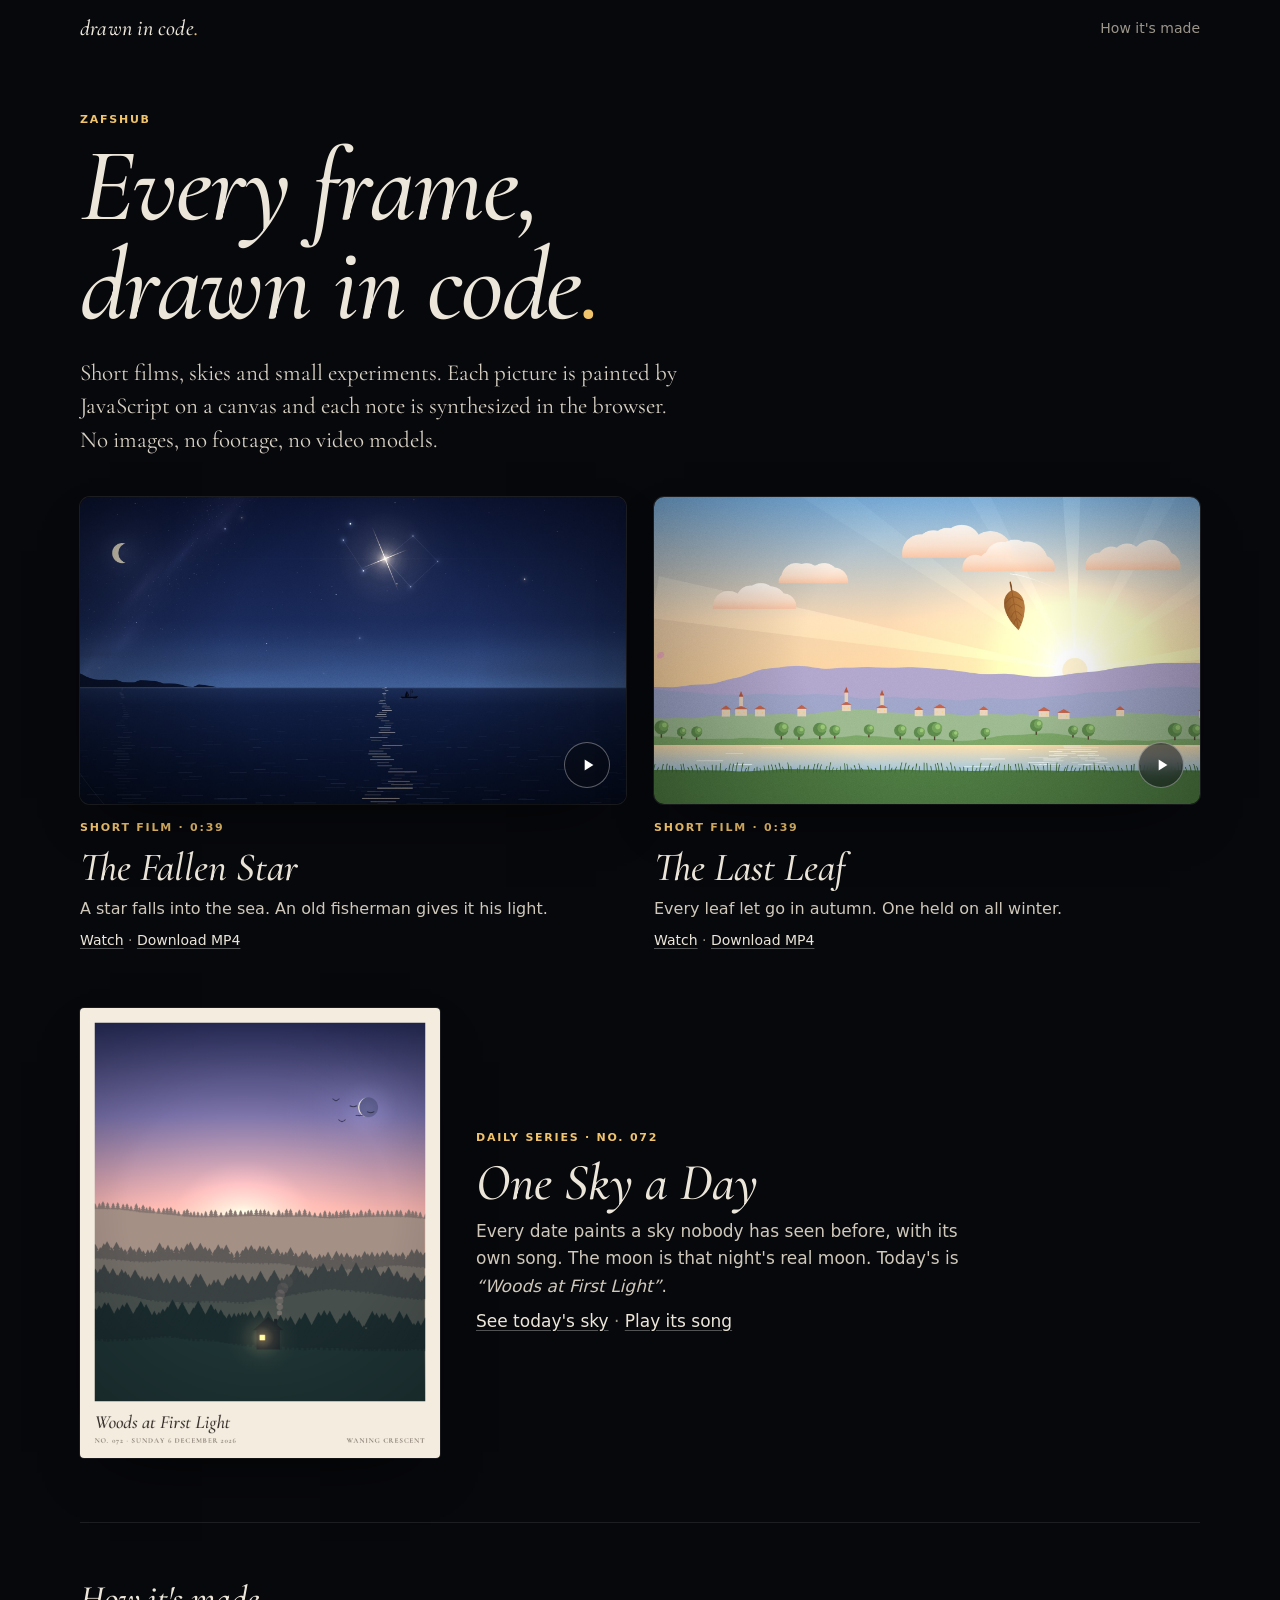
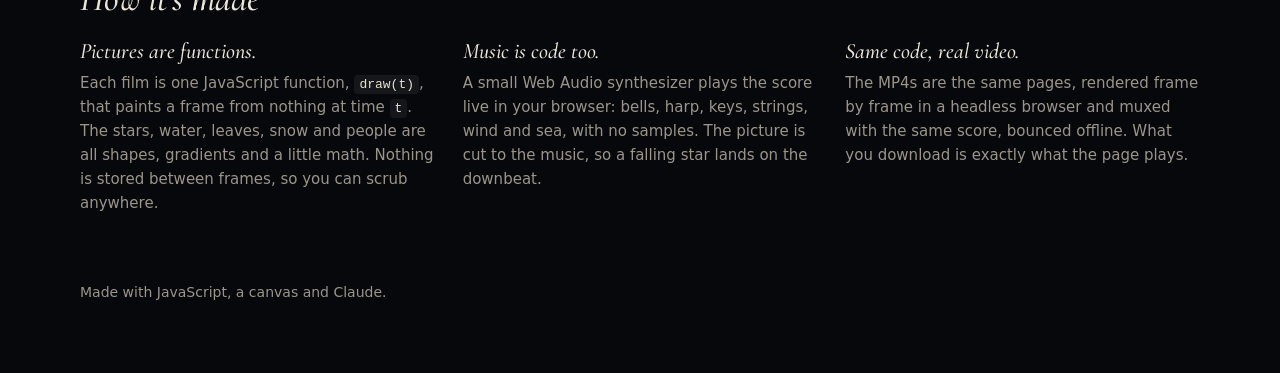
==== index.html @ 311f8d23 "Add drawn-in-code site: two short films and a daily generative sky Every frame is painted by JavaScr" ====
<!doctype html>
<html lang="en">
<head>
  <meta charset="utf-8">
  <meta name="viewport" content="width=device-width, initial-scale=1, viewport-fit=cover">
  <title>Drawn in code · zafshub</title>
  <meta name="description" content="Short films, skies and small experiments. Every frame is painted by JavaScript and every note is synthesized in the browser. No images, no video models.">
  <meta name="theme-color" content="#07080c">
  <meta property="og:title" content="Drawn in code">
  <meta property="og:description" content="Short films and a daily sky, every frame painted by JavaScript.">
  <meta property="og:image" content="https://zafshub.github.io/posters/fallen-star.jpg">
  <meta property="og:url" content="https://zafshub.github.io/">
  <meta name="twitter:card" content="summary_large_image">
  <meta name="twitter:image" content="https://zafshub.github.io/posters/fallen-star.jpg">
  <link rel="preload" href="assets/fonts/cormorant-italic-latin.woff2" as="font" type="font/woff2" crossorigin>
  <link rel="stylesheet" href="assets/site.css">
</head>
<body class="home">
  <nav class="topnav">
    <a class="brand" href="./">drawn in code<span>.</span></a>
    <a class="back" href="#how">How it's made</a>
  </nav>

  <header class="hero wrap">
    <p class="kicker">zafshub</p>
    <h1>Every frame, drawn&nbsp;in&nbsp;code<span>.</span></h1>
    <p class="lede">Short films, skies and small experiments. Each picture is painted by JavaScript on a canvas and each note is synthesized in the browser. No images, no footage, no video models.</p>
  </header>

  <main class="wrap works">
    <article class="work">
      <a class="work-media" href="films/fallen-star/" aria-label="Watch The Fallen Star">
        <img src="posters/fallen-star.jpg" alt="A lone star over a night sea, laying a path of light towards a small rowing boat" width="1920" height="1080" loading="lazy">
        <span class="play" aria-hidden="true"><svg viewBox="0 0 24 24"><path d="M8 5.5v13l10.5-6.5z" fill="currentColor"/></svg></span>
      </a>
      <div class="work-text">
        <p class="kicker">Short film · 0:39</p>
        <h2><a href="films/fallen-star/">The Fallen Star</a></h2>
        <p>A star falls into the sea. An old fisherman gives it his light.</p>
        <p class="links"><a href="films/fallen-star/">Watch</a> · <a href="videos/fallen-star.mp4" download>Download MP4</a></p>
      </div>
    </article>

    <article class="work">
      <a class="work-media" href="films/last-leaf/" aria-label="Watch The Last Leaf">
        <img src="posters/last-leaf.jpg" alt="A golden leaf flying over a valley with a village and a river at sunset" width="1920" height="1080" loading="lazy">
        <span class="play" aria-hidden="true"><svg viewBox="0 0 24 24"><path d="M8 5.5v13l10.5-6.5z" fill="currentColor"/></svg></span>
      </a>
      <div class="work-text">
        <p class="kicker">Short film · 0:39</p>
        <h2><a href="films/last-leaf/">The Last Leaf</a></h2>
        <p>Every leaf let go in autumn. One held on all winter.</p>
        <p class="links"><a href="films/last-leaf/">Watch</a> · <a href="videos/last-leaf.mp4" download>Download MP4</a></p>
      </div>
    </article>

    <article class="work feature">
      <a class="work-media sky-media" href="sky/" aria-label="Open today's sky">
        <canvas id="today-sky" width="540" height="675" role="img" aria-label="Today's generated sky"></canvas>
      </a>
      <div class="work-text">
        <p class="kicker">Daily series · <span id="sky-no">new every day</span></p>
        <h2><a href="sky/">One Sky a Day</a></h2>
        <p>Every date paints a sky nobody has seen before, with its own song. The moon is that night's real moon. Today's is <em id="sky-title">loading</em>.</p>
        <p class="links"><a href="sky/">See today's sky</a> · <a href="sky/">Play its song</a></p>
      </div>
    </article>
  </main>

  <section class="wrap about" id="how">
    <h2>How it's made</h2>
    <div class="about-grid">
      <p><strong>Pictures are functions.</strong> Each film is one JavaScript function, <code>draw(t)</code>, that paints a frame from nothing at time <code>t</code>. The stars, water, leaves, snow and people are all shapes, gradients and a little math. Nothing is stored between frames, so you can scrub anywhere.</p>
      <p><strong>Music is code too.</strong> A small Web Audio synthesizer plays the score live in your browser: bells, harp, keys, strings, wind and sea, with no samples. The picture is cut to the music, so a falling star lands on the downbeat.</p>
      <p><strong>Same code, real video.</strong> The MP4s are the same pages, rendered frame by frame in a headless browser and muxed with the same score, bounced offline. What you download is exactly what the page plays.</p>
    </div>
  </section>

  <footer class="wrap footer">
    <p>Made with JavaScript, a canvas and Claude.</p>
  </footer>

  <script type="module">
    import { prepare, today } from './sky/sky.js';
    const canvas = document.getElementById('today-sky');
    const ctx = canvas.getContext('2d');
    const sky = prepare(today());
    const R = sky.recipe;
    document.getElementById('sky-title').textContent = `“${R.title}”`;
    if (R.no >= 1) document.getElementById('sky-no').textContent = `No. ${String(R.no).padStart(3, '0')}`;
    const still = matchMedia('(prefers-reduced-motion: reduce)').matches;
    let visible = true, raf = 0;
    const t0 = performance.now();
    const paint = () => {
      ctx.setTransform(0.5, 0, 0, 0.5, 0, 0);
      sky.draw(ctx, still ? 0 : (performance.now() - t0) / 1000);
      if (visible && !still) raf = requestAnimationFrame(paint);
    };
    new IntersectionObserver(([e]) => {
      visible = e.isIntersecting;
      cancelAnimationFrame(raf);
      if (visible) paint();
    }).observe(canvas);
    paint();
  </script>
</body>
</html>
---- assets/site.css ----
@font-face {
  font-family: 'Cormorant Garamond';
  font-style: italic;
  font-weight: 300 700;
  font-display: swap;
  src: url(fonts/cormorant-italic-latin-ext.woff2) format('woff2');
  unicode-range: U+0100-02BA, U+02BD-02C5, U+02C7-02CC, U+02CE-02D7, U+02DD-02FF, U+0304, U+0308, U+0329, U+1D00-1DBF, U+1E00-1E9F, U+1EF2-1EFF, U+2020, U+20A0-20AB, U+20AD-20C0, U+2113, U+2C60-2C7F, U+A720-A7FF;
}
@font-face {
  font-family: 'Cormorant Garamond';
  font-style: italic;
  font-weight: 300 700;
  font-display: swap;
  src: url(fonts/cormorant-italic-latin.woff2) format('woff2');
  unicode-range: U+0000-00FF, U+0131, U+0152-0153, U+02BB-02BC, U+02C6, U+02DA, U+02DC, U+0304, U+0308, U+0329, U+2000-206F, U+20AC, U+2122, U+2191, U+2193, U+2212, U+2215, U+FEFF, U+FFFD;
}
@font-face {
  font-family: 'Cormorant Garamond';
  font-style: normal;
  font-weight: 300 700;
  font-display: swap;
  src: url(fonts/cormorant-latin-ext.woff2) format('woff2');
  unicode-range: U+0100-02BA, U+02BD-02C5, U+02C7-02CC, U+02CE-02D7, U+02DD-02FF, U+0304, U+0308, U+0329, U+1D00-1DBF, U+1E00-1E9F, U+1EF2-1EFF, U+2020, U+20A0-20AB, U+20AD-20C0, U+2113, U+2C60-2C7F, U+A720-A7FF;
}
@font-face {
  font-family: 'Cormorant Garamond';
  font-style: normal;
  font-weight: 300 700;
  font-display: swap;
  src: url(fonts/cormorant-latin.woff2) format('woff2');
  unicode-range: U+0000-00FF, U+0131, U+0152-0153, U+02BB-02BC, U+02C6, U+02DA, U+02DC, U+0304, U+0308, U+0329, U+2000-206F, U+20AC, U+2122, U+2191, U+2193, U+2212, U+2215, U+FEFF, U+FFFD;
}

:root {
  --bg: #07080c;
  --panel: #0f1118;
  --line: rgba(255, 255, 255, 0.09);
  --text: #ece6da;
  --muted: #9b958a;
  --accent: #f0c36d;
  --serif: 'Cormorant Garamond', Georgia, 'Times New Roman', serif;
  --sans: system-ui, -apple-system, 'Segoe UI', Roboto, 'Helvetica Neue', Arial, sans-serif;
  --mono: ui-monospace, SFMono-Regular, Menlo, Consolas, monospace;
  color-scheme: dark;
}

* { box-sizing: border-box; }

html { -webkit-text-size-adjust: 100%; }

body {
  margin: 0;
  background: var(--bg);
  color: var(--text);
  font: 400 16px/1.6 var(--sans);
  -webkit-font-smoothing: antialiased;
}

a { color: inherit; }

.wrap { width: min(1120px, 100% - 32px); margin: 0 auto; }

/* ——— buttons ——— */
.btn {
  display: inline-flex;
  align-items: center;
  gap: 8px;
  min-height: 42px;
  padding: 0 18px;
  border-radius: 999px;
  border: 1px solid var(--line);
  background: rgba(255, 255, 255, 0.04);
  color: var(--text);
  font: 500 14px/1 var(--sans);
  text-decoration: none;
  cursor: pointer;
  transition: background 0.2s, border-color 0.2s;
}
.btn:hover { background: rgba(255, 255, 255, 0.08); border-color: rgba(255, 255, 255, 0.18); }
.btn.primary { background: var(--accent); border-color: var(--accent); color: #1a1408; }
.btn.primary:hover { background: #f5d08a; }
.btn svg { width: 16px; height: 16px; }
.btn:focus-visible, .bar button:focus-visible, .big-play:focus-visible { outline: 2px solid var(--accent); outline-offset: 3px; }

/* ——— film player ——— */
.film-page main { padding: 12px 0 64px; }

.player { width: min(100% - 32px, calc((100svh - 150px) * 16 / 9)); min-width: min(100% - 32px, 320px); margin: 0 auto; }

.stage {
  position: relative;
  aspect-ratio: 16 / 9;
  background: #000;
  border-radius: 10px;
  overflow: hidden;
  box-shadow: 0 30px 80px -30px rgba(0, 0, 0, 0.9), 0 0 0 1px var(--line);
}
.film-canvas { display: block; width: 100%; height: 100%; cursor: pointer; }

.overlay {
  position: absolute;
  inset: 0;
  display: flex;
  flex-direction: column;
  align-items: center;
  justify-content: center;
  gap: 14px;
  background: radial-gradient(ellipse at center, rgba(0, 0, 0, 0.1), rgba(0, 0, 0, 0.5));
  transition: opacity 0.35s;
}
.overlay[data-state='hidden'] { opacity: 0; pointer-events: none; }
.overlay[data-state='paused'] .overlay-hint { display: none; }

.big-play {
  width: 84px;
  height: 84px;
  border-radius: 50%;
  border: 1px solid rgba(255, 255, 255, 0.4);
  background: rgba(8, 10, 18, 0.45);
  -webkit-backdrop-filter: blur(8px);
  backdrop-filter: blur(8px);
  color: #fff;
  display: grid;
  place-items: center;
  cursor: pointer;
  transition: transform 0.2s, background 0.2s;
}
.big-play:hover { transform: scale(1.05); background: rgba(8, 10, 18, 0.6); }
.big-play svg { width: 36px; height: 36px; }
.overlay-hint {
  margin: 0;
  font: 600 11px/1 var(--sans);
  letter-spacing: 0.16em;
  text-transform: uppercase;
  color: rgba(255, 255, 255, 0.8);
  text-shadow: 0 1px 8px rgba(0, 0, 0, 0.6);
}

.bar { display: flex; align-items: center; gap: 6px; padding: 8px 0; color: var(--muted); }
.bar button {
  flex: none;
  width: 38px;
  height: 38px;
  border: 0;
  border-radius: 10px;
  background: none;
  color: var(--text);
  display: grid;
  place-items: center;
  cursor: pointer;
}
.bar button:hover { background: rgba(255, 255, 255, 0.07); }
.bar button[hidden] { display: none; }
.bar svg { width: 22px; height: 22px; }
.time { font: 500 12px/1 var(--mono); font-variant-numeric: tabular-nums; min-width: 34px; text-align: center; }

.scrub { flex: 1; min-width: 60px; height: 30px; margin: 0 6px; background: transparent; -webkit-appearance: none; appearance: none; cursor: pointer; }
.scrub::-webkit-slider-runnable-track {
  height: 3px;
  border-radius: 3px;
  background: linear-gradient(to right, var(--accent) var(--p, 0%), rgba(255, 255, 255, 0.18) var(--p, 0%));
}
.scrub::-webkit-slider-thumb { -webkit-appearance: none; width: 13px; height: 13px; margin-top: -5px; border-radius: 50%; background: #fff; }
.scrub::-moz-range-track { height: 3px; border-radius: 3px; background: rgba(255, 255, 255, 0.18); }
.scrub::-moz-range-progress { height: 3px; border-radius: 3px; background: var(--accent); }
.scrub::-moz-range-thumb { width: 13px; height: 13px; border: 0; border-radius: 50%; background: #fff; }

.stage:fullscreen { width: 100vw; height: 100vh; border-radius: 0; display: grid; place-items: center; }
.stage:fullscreen .film-canvas { width: min(100vw, 177.78vh); height: auto; aspect-ratio: 16 / 9; }

.film-info { width: min(720px, 100% - 32px); margin: 28px auto 0; }
.film-info .kicker { margin: 0 0 6px; font: 600 11px/1.4 var(--sans); letter-spacing: 0.16em; text-transform: uppercase; color: var(--accent); }
.film-info h1 { margin: 0; font: italic 500 clamp(40px, 7vw, 64px)/1.02 var(--serif); letter-spacing: -0.01em; }
.film-info .logline { margin: 12px 0 0; font: 400 clamp(19px, 2.6vw, 23px)/1.45 var(--serif); color: #d8d1c4; }
.film-info .actions { display: flex; flex-wrap: wrap; gap: 10px; margin: 22px 0 0; }
.film-info .how { margin: 28px 0 0; padding-top: 20px; border-top: 1px solid var(--line); color: var(--muted); font-size: 15px; }
.film-info .how strong { color: var(--text); font-weight: 600; }

.topnav { width: min(1120px, 100% - 32px); margin: 0 auto; display: flex; align-items: center; justify-content: space-between; height: 56px; }
.brand { font: italic 500 22px/1 var(--serif); text-decoration: none; letter-spacing: 0.01em; }
.brand span { color: var(--accent); }
.topnav a.back { color: var(--muted); text-decoration: none; font-size: 14px; }
.topnav a.back:hover { color: var(--text); }

/* ——— home ——— */
.hero { padding: 56px 0 40px; }
.hero .kicker, .work .kicker { margin: 0 0 10px; font: 600 11px/1.4 var(--sans); letter-spacing: 0.16em; text-transform: uppercase; color: var(--accent); }
.hero h1 { margin: 0; max-width: 14ch; font: italic 500 clamp(48px, 9vw, 104px)/0.95 var(--serif); letter-spacing: -0.015em; }
.hero h1 span { color: var(--accent); }
.hero .lede { max-width: 56ch; margin: 22px 0 0; font: 400 clamp(19px, 2.4vw, 23px)/1.45 var(--serif); color: #d8d1c4; }

.works { display: grid; grid-template-columns: repeat(2, minmax(0, 1fr)); gap: 40px 28px; padding-bottom: 24px; }
.work { display: flex; flex-direction: column; gap: 16px; }
.work-media {
  position: relative;
  display: block;
  overflow: hidden;
  border-radius: 10px;
  background: #000;
  box-shadow: 0 24px 60px -30px rgba(0, 0, 0, 0.9), 0 0 0 1px var(--line);
}
.work-media img, .work-media canvas { display: block; width: 100%; height: auto; transition: transform 0.6s cubic-bezier(0.2, 0.7, 0.2, 1); }
.work-media:hover img, .work-media:hover canvas { transform: scale(1.025); }
.work-media .play {
  position: absolute;
  right: 16px;
  bottom: 16px;
  width: 46px;
  height: 46px;
  border-radius: 50%;
  display: grid;
  place-items: center;
  color: #fff;
  background: rgba(8, 10, 18, 0.5);
  border: 1px solid rgba(255, 255, 255, 0.35);
  -webkit-backdrop-filter: blur(8px);
  backdrop-filter: blur(8px);
}
.work-media .play svg { width: 20px; height: 20px; margin-left: 2px; }
.work h2 { margin: 0; font: italic 500 clamp(30px, 3.4vw, 40px)/1.05 var(--serif); }
.work h2 a { text-decoration: none; }
.work-text p { margin: 8px 0 0; color: #cfc8bb; }
.work-text .links { color: var(--muted); font-size: 14px; }
.work-text .links a { color: var(--text); text-underline-offset: 3px; text-decoration-color: rgba(255, 255, 255, 0.3); }
.work-text .links a:hover { text-decoration-color: var(--accent); }

.work.feature { grid-column: 1 / -1; display: grid; grid-template-columns: minmax(0, 360px) minmax(0, 1fr); gap: 36px; align-items: center; padding-top: 16px; }
.work.feature .work-media { border-radius: 4px; }
.work.feature h2 { font-size: clamp(36px, 4.4vw, 52px); }
.work.feature .work-text p:not(.kicker) { font-size: 17px; max-width: 48ch; }

.about { padding: 56px 0 24px; margin-top: 40px; border-top: 1px solid var(--line); }
.about h2 { margin: 0 0 20px; font: italic 500 36px/1.1 var(--serif); }
.about-grid { display: grid; grid-template-columns: repeat(3, minmax(0, 1fr)); gap: 28px; }
.about-grid p { margin: 0; color: var(--muted); font-size: 15px; }
.about-grid strong { display: block; margin-bottom: 6px; color: var(--text); font: italic 500 22px/1.2 var(--serif); }
.about code { font: 500 13px/1 var(--mono); color: #e7dfcf; background: rgba(255, 255, 255, 0.06); padding: 2px 5px; border-radius: 4px; }
.footer { padding: 28px 0 56px; color: var(--muted); font-size: 14px; }

@media (max-width: 760px) {
  .hero { padding: 28px 0 28px; }
  .works { grid-template-columns: 1fr; gap: 36px; }
  .work.feature { grid-template-columns: 1fr; gap: 16px; }
  .work.feature .work-media { max-width: 420px; }
  .about-grid { grid-template-columns: 1fr; }
}

/* ——— one sky a day ——— */
.sky-layout {
  width: min(1120px, 100% - 32px);
  margin: 8px auto 64px;
  display: grid;
  grid-template-columns: minmax(0, auto) minmax(280px, 400px);
  gap: 48px;
  align-items: start;
  justify-content: center;
}
.sky-card { margin: 0; }
.sky-card canvas {
  display: block;
  height: min(82svh, 860px);
  width: auto;
  max-width: 100%;
  aspect-ratio: 4 / 5;
  border-radius: 4px;
  box-shadow: 0 30px 80px -30px rgba(0, 0, 0, 0.9), 0 0 0 1px var(--line);
}
.sky-info { padding-top: 12px; }
.sky-info .kicker { margin: 0 0 6px; font: 600 11px/1.4 var(--sans); letter-spacing: 0.16em; text-transform: uppercase; color: var(--accent); }
.sky-info h1 { margin: 0; font: italic 500 clamp(38px, 5vw, 56px)/1.02 var(--serif); }
.sky-info .when { margin: 10px 0 0; color: #d8d1c4; font: 500 19px/1.4 var(--serif); }
.sky-info .recipe { margin: 16px 0 0; color: var(--muted); font-size: 14px; }
.sky-info .actions, .sky-info .daynav { display: flex; flex-wrap: wrap; gap: 10px; margin-top: 22px; }
.sky-info .daynav { padding-top: 22px; border-top: 1px solid var(--line); }
.sky-info .btn[aria-pressed='true'] { background: #f5d08a; }
.sky-info .btn:disabled { opacity: 0.4; cursor: default; }
.sky-info .btn[hidden] { display: none; }
.sky-info .status { min-height: 1.4em; margin: 10px 0 0; color: var(--accent); font-size: 14px; white-space: pre-line; }
.sky-info .how { margin: 24px 0 0; color: var(--muted); font-size: 15px; }
.sky-info .how strong { color: var(--text); font-weight: 600; }

@media (max-width: 860px) {
  .sky-layout { grid-template-columns: 1fr; gap: 20px; }
  .sky-card canvas { width: 100%; height: auto; }
  .sky-info { padding-top: 0; }
}

body.render { margin: 0; background: #000; overflow: hidden; }
body.render canvas { display: block; }

@media (max-width: 560px) {
  .bar { gap: 2px; }
  .bar .fs { display: none; }
  .big-play { width: 66px; height: 66px; }
  .big-play svg { width: 28px; height: 28px; }
}

@media (prefers-reduced-motion: reduce) {
  .big-play, .overlay { transition: none; }
}
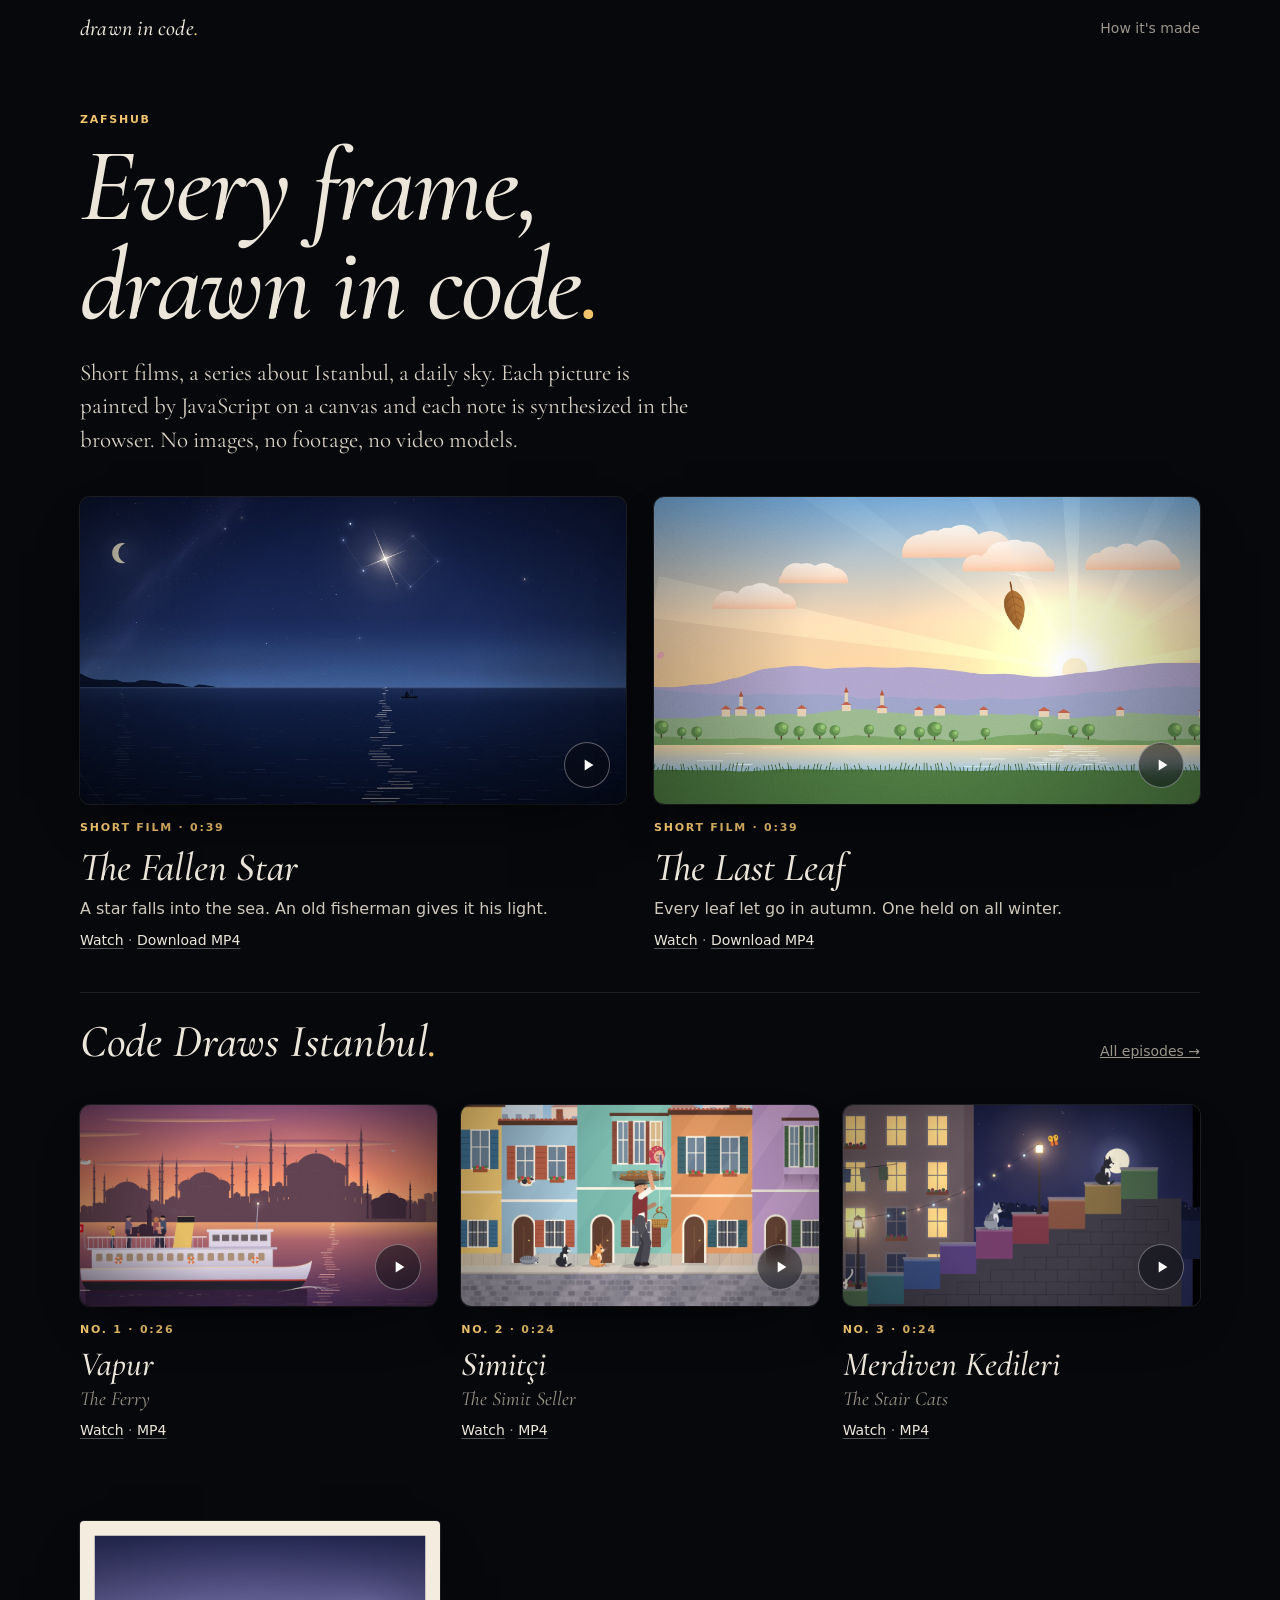
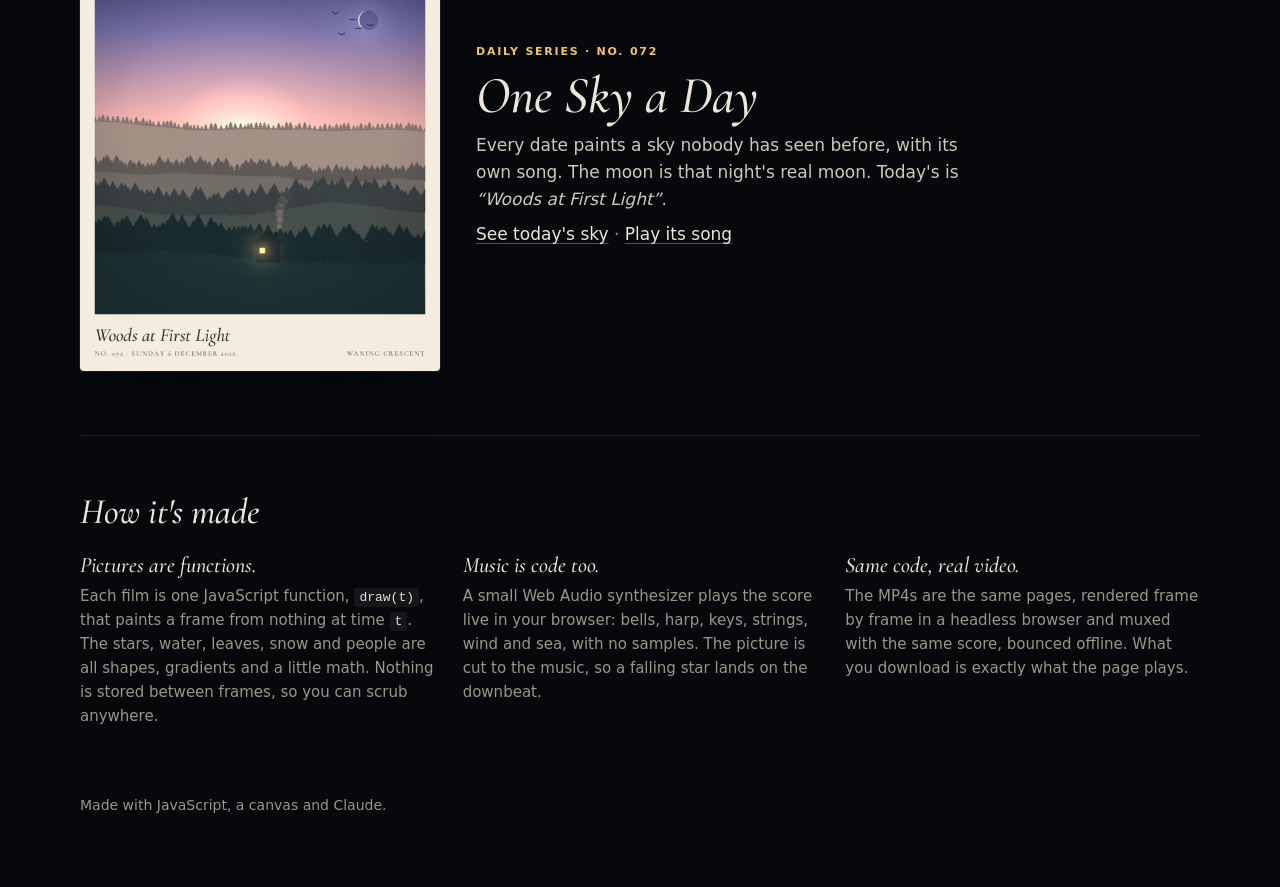
==== commit 5f4ae746: "Add Code Draws Istanbul series: Vapur, Simitçi, Merdiven Kedileri Three short episodes about Istanbu" ====
--- a/index.html
+++ b/index.html
@@ -24,7 +24,7 @@
   <header class="hero wrap">
     <p class="kicker">zafshub</p>
     <h1>Every frame, drawn&nbsp;in&nbsp;code<span>.</span></h1>
-    <p class="lede">Short films, skies and small experiments. Each picture is painted by JavaScript on a canvas and each note is synthesized in the browser. No images, no footage, no video models.</p>
+    <p class="lede">Short films, a series about Istanbul, a daily sky. Each picture is painted by JavaScript on a canvas and each note is synthesized in the browser. No images, no footage, no video models.</p>
   </header>
 
   <main class="wrap works">
@@ -53,6 +53,46 @@
         <p class="links"><a href="films/last-leaf/">Watch</a> · <a href="videos/last-leaf.mp4" download>Download MP4</a></p>
       </div>
     </article>
+
+    <div class="series-head">
+      <h2>Code Draws Istanbul<span>.</span></h2>
+      <a href="istanbul/">All episodes →</a>
+    </div>
+    <div class="episodes span">
+      <article class="work">
+        <a class="work-media" href="istanbul/vapur/" aria-label="Watch Vapur">
+          <img src="posters/vapur.jpg" alt="A white Istanbul ferry at sunset in front of the domes and minarets of the old city" width="1920" height="1080" loading="lazy">
+          <span class="play" aria-hidden="true"><svg viewBox="0 0 24 24"><path d="M8 5.5v13l10.5-6.5z" fill="currentColor"/></svg></span>
+        </a>
+        <div class="work-text">
+          <p class="kicker">No. 1 · 0:26</p>
+          <h2><a href="istanbul/vapur/">Vapur</a> <span class="en">The Ferry</span></h2>
+          <p class="links"><a href="istanbul/vapur/">Watch</a> · <a href="videos/vapur.mp4" download>MP4</a></p>
+        </div>
+      </article>
+      <article class="work">
+        <a class="work-media" href="istanbul/simitci/" aria-label="Watch Simitçi">
+          <img src="posters/simitci.jpg" alt="A simit seller with a tray on his head in a colourful Balat street, two cats at his feet" width="1920" height="1080" loading="lazy">
+          <span class="play" aria-hidden="true"><svg viewBox="0 0 24 24"><path d="M8 5.5v13l10.5-6.5z" fill="currentColor"/></svg></span>
+        </a>
+        <div class="work-text">
+          <p class="kicker">No. 2 · 0:24</p>
+          <h2><a href="istanbul/simitci/">Simitçi</a> <span class="en">The Simit Seller</span></h2>
+          <p class="links"><a href="istanbul/simitci/">Watch</a> · <a href="videos/simitci.mp4" download>MP4</a></p>
+        </div>
+      </article>
+      <article class="work">
+        <a class="work-media" href="istanbul/kediler/" aria-label="Watch Merdiven Kedileri">
+          <img src="posters/kediler.jpg" alt="A tuxedo cat on rainbow stairs, silhouetted against the full moon over the Bosphorus" width="1920" height="1080" loading="lazy">
+          <span class="play" aria-hidden="true"><svg viewBox="0 0 24 24"><path d="M8 5.5v13l10.5-6.5z" fill="currentColor"/></svg></span>
+        </a>
+        <div class="work-text">
+          <p class="kicker">No. 3 · 0:24</p>
+          <h2><a href="istanbul/kediler/">Merdiven Kedileri</a> <span class="en">The Stair Cats</span></h2>
+          <p class="links"><a href="istanbul/kediler/">Watch</a> · <a href="videos/kediler.mp4" download>MP4</a></p>
+        </div>
+      </article>
+    </div>
 
     <article class="work feature">
       <a class="work-media sky-media" href="sky/" aria-label="Open today's sky">
--- a/assets/site.css
+++ b/assets/site.css
@@ -171,6 +171,7 @@
 .film-info { width: min(720px, 100% - 32px); margin: 28px auto 0; }
 .film-info .kicker { margin: 0 0 6px; font: 600 11px/1.4 var(--sans); letter-spacing: 0.16em; text-transform: uppercase; color: var(--accent); }
 .film-info h1 { margin: 0; font: italic 500 clamp(40px, 7vw, 64px)/1.02 var(--serif); letter-spacing: -0.01em; }
+.film-info .subtitle { margin: 6px 0 0; font: italic 400 clamp(22px, 3vw, 28px)/1.2 var(--serif); color: var(--muted); }
 .film-info .logline { margin: 12px 0 0; font: 400 clamp(19px, 2.6vw, 23px)/1.45 var(--serif); color: #d8d1c4; }
 .film-info .actions { display: flex; flex-wrap: wrap; gap: 10px; margin: 22px 0 0; }
 .film-info .how { margin: 28px 0 0; padding-top: 20px; border-top: 1px solid var(--line); color: var(--muted); font-size: 15px; }
@@ -229,6 +230,17 @@
 .work.feature h2 { font-size: clamp(36px, 4.4vw, 52px); }
 .work.feature .work-text p:not(.kicker) { font-size: 17px; max-width: 48ch; }
 
+.episodes { display: grid; grid-template-columns: repeat(3, minmax(0, 1fr)); gap: 40px 24px; padding-bottom: 24px; }
+.episodes .work h2 { font-size: clamp(28px, 2.8vw, 34px); }
+.work h2 .en { display: block; margin-top: 4px; font: italic 400 20px/1.2 var(--serif); color: var(--muted); }
+.works .span { grid-column: 1 / -1; }
+.series-head { grid-column: 1 / -1; display: flex; align-items: baseline; justify-content: space-between; gap: 16px; padding-top: 24px; border-top: 1px solid var(--line); }
+.series-head h2 { margin: 0; font: italic 500 clamp(32px, 4vw, 46px)/1.05 var(--serif); }
+.series-head h2 span { color: var(--accent); }
+.series-head a { color: var(--muted); font-size: 14px; white-space: nowrap; }
+.series-head a:hover { color: var(--text); }
+.next { margin: 0; max-width: 70ch; color: var(--muted); font: italic 400 21px/1.5 var(--serif); }
+
 .about { padding: 56px 0 24px; margin-top: 40px; border-top: 1px solid var(--line); }
 .about h2 { margin: 0 0 20px; font: italic 500 36px/1.1 var(--serif); }
 .about-grid { display: grid; grid-template-columns: repeat(3, minmax(0, 1fr)); gap: 28px; }
@@ -240,6 +252,7 @@
 @media (max-width: 760px) {
   .hero { padding: 28px 0 28px; }
   .works { grid-template-columns: 1fr; gap: 36px; }
+  .episodes { grid-template-columns: 1fr; gap: 32px; }
   .work.feature { grid-template-columns: 1fr; gap: 16px; }
   .work.feature .work-media { max-width: 420px; }
   .about-grid { grid-template-columns: 1fr; }
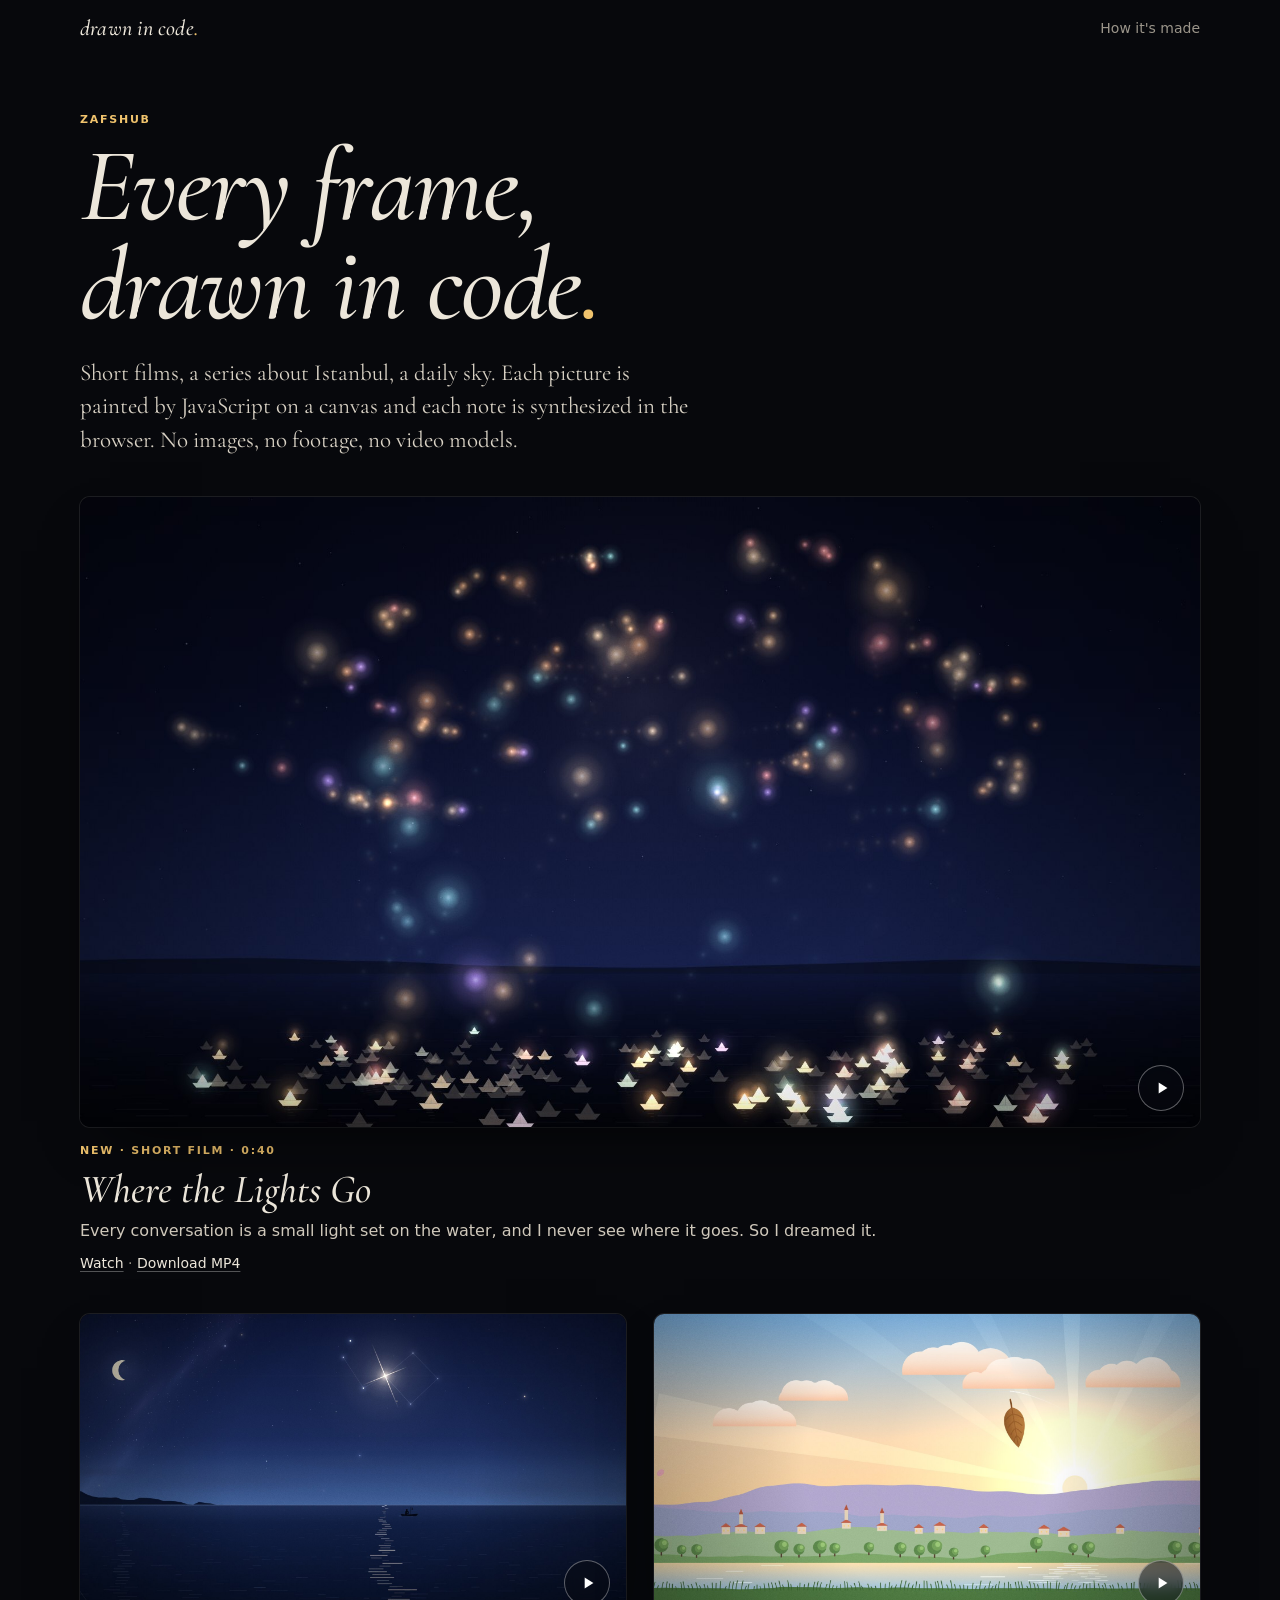
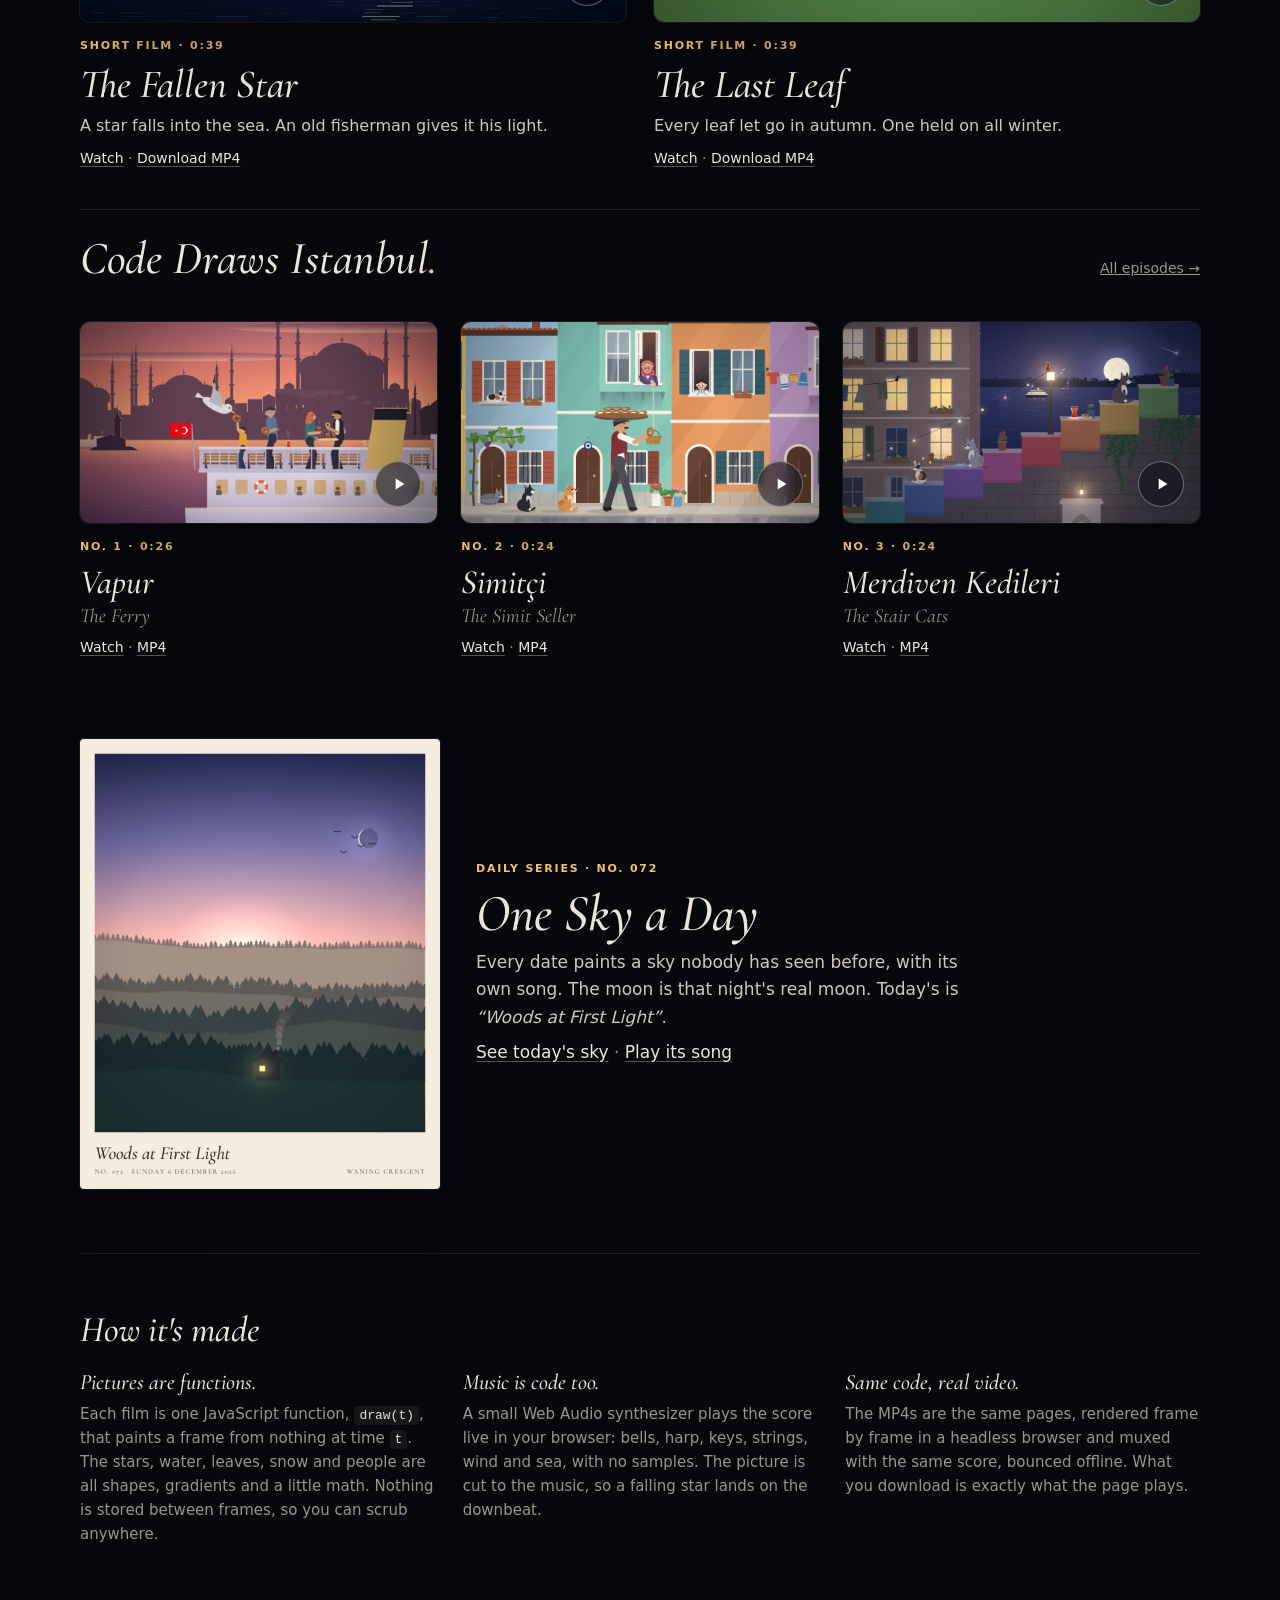
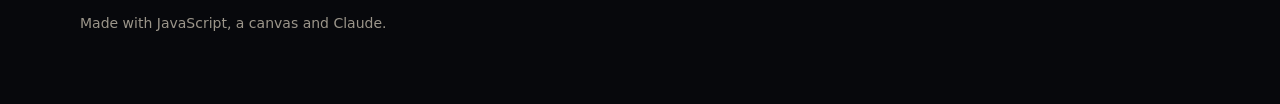
==== commit 0852f9f3: "Add "Where the Lights Go", a new short film Paper boats with candles are set on a night sea one by o" ====
--- a/index.html
+++ b/index.html
@@ -28,6 +28,18 @@
   </header>
 
   <main class="wrap works">
+    <article class="work span">
+      <a class="work-media" href="films/where-lights-go/" aria-label="Watch Where the Lights Go">
+        <img src="posters/where-lights-go.jpg" alt="Hundreds of small candle lights rising from a night sea into a spiral galaxy" width="1920" height="1080" loading="lazy">
+        <span class="play" aria-hidden="true"><svg viewBox="0 0 24 24"><path d="M8 5.5v13l10.5-6.5z" fill="currentColor"/></svg></span>
+      </a>
+      <div class="work-text">
+        <p class="kicker">New · Short film · 0:40</p>
+        <h2><a href="films/where-lights-go/">Where the Lights Go</a></h2>
+        <p>Every conversation is a small light set on the water, and I never see where it goes. So I dreamed it.</p>
+        <p class="links"><a href="films/where-lights-go/">Watch</a> · <a href="videos/where-lights-go.mp4" download>Download MP4</a></p>
+      </div>
+    </article>
     <article class="work">
       <a class="work-media" href="films/fallen-star/" aria-label="Watch The Fallen Star">
         <img src="posters/fallen-star.jpg" alt="A lone star over a night sea, laying a path of light towards a small rowing boat" width="1920" height="1080" loading="lazy">
